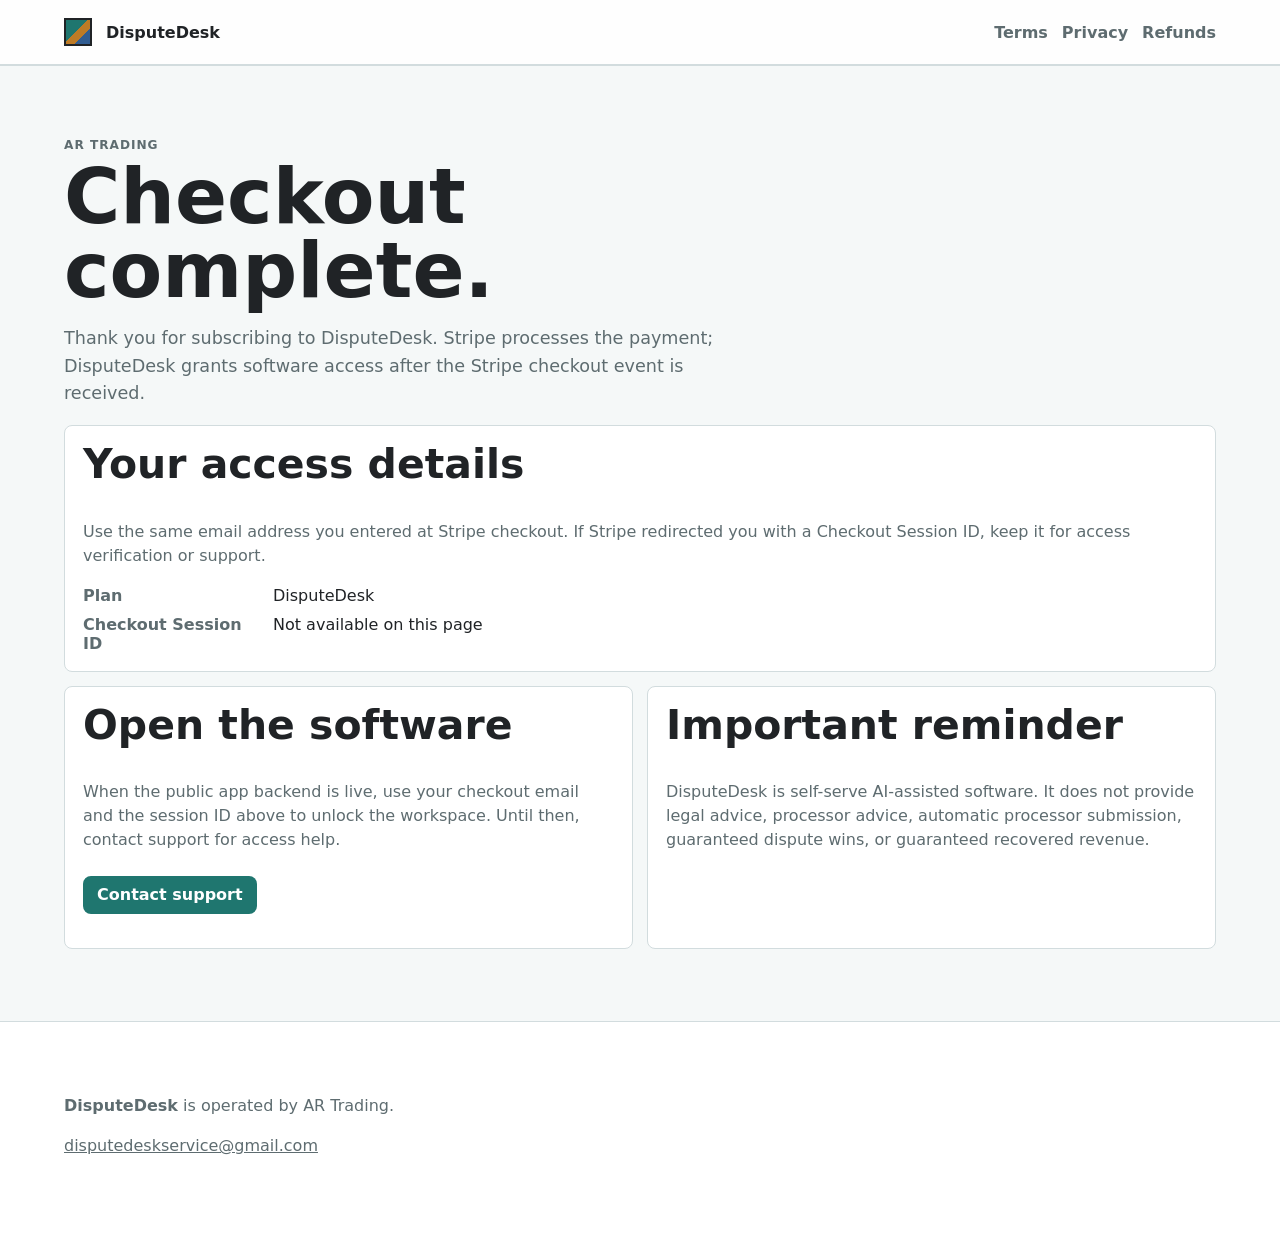
==== after-checkout.html @ 3d50afe4 "Add checkout handoff page" ====
<!doctype html>
<html lang="en">
  <head>
    <meta charset="utf-8" />
    <meta name="viewport" content="width=device-width, initial-scale=1" />
    <title>Checkout Complete | DisputeDesk</title>
    <link rel="stylesheet" href="styles.css" />
  </head>
  <body>
    <header class="site-header">
      <a class="brand" href="index.html"><span class="brand-mark" aria-hidden="true"></span><span>DisputeDesk</span></a>
      <nav aria-label="Site navigation">
        <a href="terms.html">Terms</a>
        <a href="privacy.html">Privacy</a>
        <a href="refund.html">Refunds</a>
      </nav>
    </header>
    <main class="band checkout-complete">
      <p class="eyebrow">AR Trading</p>
      <h1>Checkout complete.</h1>
      <p class="lede">Thank you for subscribing to DisputeDesk. Stripe processes the payment; DisputeDesk grants software access after the Stripe checkout event is received.</p>

      <article class="access-card">
        <h2>Your access details</h2>
        <p>Use the same email address you entered at Stripe checkout. If Stripe redirected you with a Checkout Session ID, keep it for access verification or support.</p>
        <dl>
          <dt>Plan</dt>
          <dd id="planValue">DisputeDesk</dd>
          <dt>Checkout Session ID</dt>
          <dd id="sessionValue">Not available on this page</dd>
        </dl>
      </article>

      <div class="grid two">
        <article>
          <h2>Open the software</h2>
          <p>When the public app backend is live, use your checkout email and the session ID above to unlock the workspace. Until then, contact support for access help.</p>
          <p><a class="plan-link" id="appLink" href="mailto:disputedeskservice@gmail.com">Contact support</a></p>
        </article>
        <article>
          <h2>Important reminder</h2>
          <p>DisputeDesk is self-serve AI-assisted software. It does not provide legal advice, processor advice, automatic processor submission, guaranteed dispute wins, or guaranteed recovered revenue.</p>
        </article>
      </div>
    </main>
    <footer>
      <p><strong>DisputeDesk</strong> is operated by AR Trading.</p>
      <p><a href="mailto:disputedeskservice@gmail.com">disputedeskservice@gmail.com</a></p>
    </footer>
    <script>
      const params = new URLSearchParams(window.location.search);
      const sessionId = params.get("session_id") || params.get("checkout_session_id") || "";
      const plan = params.get("plan") || "DisputeDesk";
      document.querySelector("#planValue").textContent = plan;
      document.querySelector("#sessionValue").textContent = sessionId || "Not available on this page";
      const appUrl = params.get("app_url") || "";
      if (appUrl) {
        const appLink = document.querySelector("#appLink");
        appLink.href = appUrl;
        appLink.textContent = "Open DisputeDesk";
      }
    </script>
  </body>
</html>
---- styles.css ----
:root {
  color-scheme: light;
  --bg: #f5f8f8;
  --ink: #202326;
  --muted: #5e6c70;
  --line: #d2dcde;
  --panel: #ffffff;
  --teal: #1f766f;
  --blue: #315d92;
  --amber: #be7b26;
  --radius: 8px;
  --font: Inter, ui-sans-serif, system-ui, -apple-system, BlinkMacSystemFont, "Segoe UI", sans-serif;
}

* {
  box-sizing: border-box;
}

body {
  margin: 0;
  background: var(--bg);
  color: var(--ink);
  font-family: var(--font);
}

a {
  color: inherit;
}

.site-header {
  display: flex;
  align-items: center;
  justify-content: space-between;
  gap: 24px;
  padding: 18px clamp(18px, 5vw, 64px);
  border-bottom: 1px solid var(--line);
  background: rgba(255, 255, 255, 0.9);
}

.brand,
.site-header nav,
footer nav,
.actions {
  display: flex;
  align-items: center;
  gap: 14px;
  flex-wrap: wrap;
}

.brand {
  font-weight: 900;
  text-decoration: none;
}

.brand-mark {
  width: 28px;
  height: 28px;
  border: 2px solid var(--ink);
  background: linear-gradient(135deg, var(--teal) 0 45%, var(--amber) 45% 67%, var(--blue) 67%);
}

.site-header nav a,
footer nav a {
  color: var(--muted);
  font-weight: 760;
  text-decoration: none;
}

.hero,
.band,
footer {
  padding: clamp(28px, 6vw, 72px) clamp(18px, 5vw, 64px);
}

.hero {
  display: grid;
  grid-template-columns: minmax(0, 1.05fr) minmax(320px, 0.95fr);
  gap: 28px;
  align-items: center;
}

.eyebrow {
  margin: 0 0 8px;
  color: var(--muted);
  font-size: 0.76rem;
  font-weight: 820;
  letter-spacing: 0.08em;
  text-transform: uppercase;
}

h1,
h2,
h3,
p {
  margin-top: 0;
}

h1 {
  max-width: 780px;
  margin-bottom: 18px;
  font-size: clamp(2.4rem, 6vw, 5.8rem);
  line-height: 0.96;
  letter-spacing: 0;
}

h2 {
  max-width: 780px;
  font-size: clamp(1.8rem, 3.2vw, 3.4rem);
  line-height: 1.02;
}

h3 {
  font-size: 1.2rem;
}

.lede {
  max-width: 700px;
  color: var(--muted);
  font-size: 1.1rem;
  line-height: 1.55;
}

.button {
  display: inline-flex;
  min-height: 42px;
  align-items: center;
  justify-content: center;
  padding: 0 16px;
  border-radius: var(--radius);
  font-weight: 820;
  text-decoration: none;
}

.button.primary {
  background: var(--teal);
  color: white;
}

.button.secondary {
  border: 1px solid var(--line);
  background: white;
}

.plan-link {
  display: inline-flex;
  min-height: 38px;
  align-items: center;
  justify-content: center;
  margin-top: 8px;
  padding: 0 14px;
  border-radius: var(--radius);
  background: var(--teal);
  color: white;
  font-weight: 820;
  text-decoration: none;
}

.product-panel {
  display: grid;
  gap: 14px;
  padding: 24px;
  border: 1px solid var(--line);
  border-radius: var(--radius);
  background: var(--panel);
}

.panel-row {
  display: flex;
  justify-content: space-between;
  gap: 14px;
  padding: 12px;
  border: 1px solid var(--line);
  border-radius: var(--radius);
}

.panel-row span,
.panel-note,
article p,
footer {
  color: var(--muted);
  line-height: 1.5;
}

.panel-note {
  margin: 0;
  font-size: 0.9rem;
}

.checklist {
  display: grid;
  gap: 10px;
}

.checklist span {
  padding: 11px 12px;
  border-left: 4px solid var(--teal);
  background: #eef6f4;
}

.band {
  border-top: 1px solid var(--line);
}

.section-heading {
  margin-bottom: 18px;
}

.grid {
  display: grid;
  gap: 14px;
}

.grid.three,
.grid.pricing {
  grid-template-columns: repeat(3, minmax(0, 1fr));
}

.grid.two {
  grid-template-columns: repeat(2, minmax(0, 1fr));
}

article {
  padding: 18px;
  border: 1px solid var(--line);
  border-radius: var(--radius);
  background: var(--panel);
}

article.featured {
  border-color: var(--teal);
  box-shadow: inset 0 4px 0 var(--teal);
}

.trust article {
  background: #fbfdfd;
}

.access-card {
  margin-bottom: 14px;
}

.access-card dl {
  display: grid;
  grid-template-columns: 180px minmax(0, 1fr);
  gap: 10px;
  margin: 18px 0 0;
}

.access-card dt {
  color: var(--muted);
  font-weight: 820;
}

.access-card dd {
  margin: 0;
  overflow-wrap: anywhere;
}

.pricing h3 {
  font-size: 2rem;
}

footer {
  border-top: 1px solid var(--line);
  background: white;
}

@media (max-width: 820px) {
  .hero,
  .grid.three,
  .grid.pricing,
  .grid.two {
    grid-template-columns: 1fr;
  }

  .site-header {
    align-items: flex-start;
    flex-direction: column;
  }
}
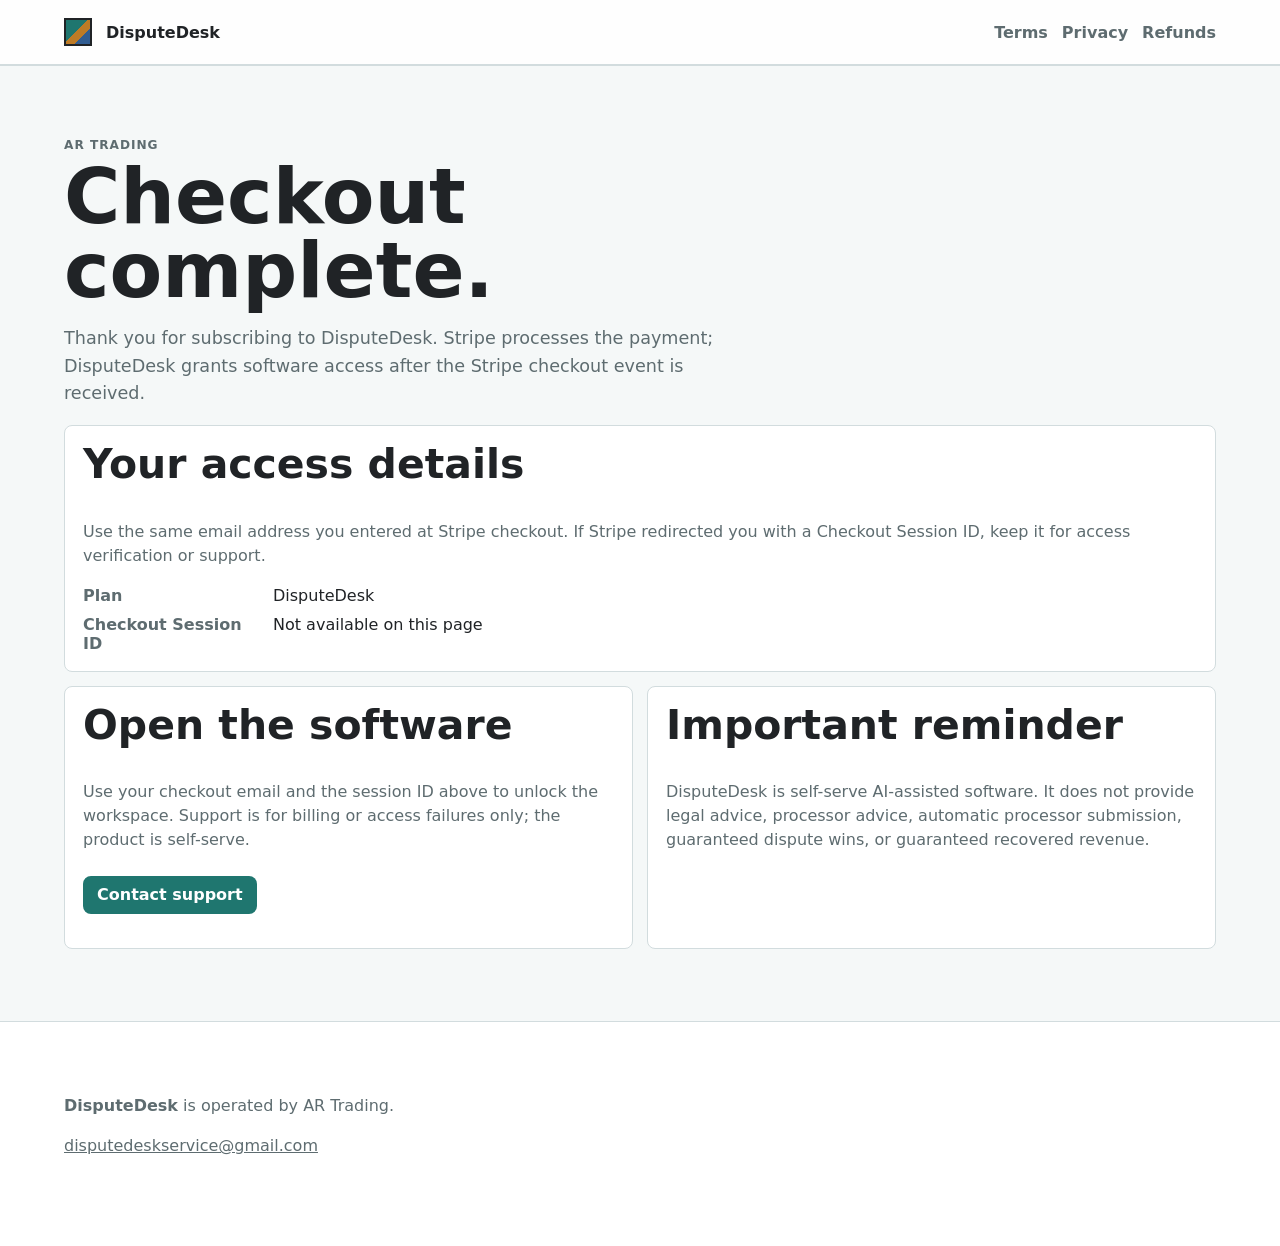
==== commit 4d05863b: "Clarify self-serve checkout handoff" ====
--- a/after-checkout.html
+++ b/after-checkout.html
@@ -34,7 +34,7 @@
       <div class="grid two">
         <article>
           <h2>Open the software</h2>
-          <p>When the public app backend is live, use your checkout email and the session ID above to unlock the workspace. Until then, contact support for access help.</p>
+          <p>Use your checkout email and the session ID above to unlock the workspace. Support is for billing or access failures only; the product is self-serve.</p>
           <p><a class="plan-link" id="appLink" href="mailto:disputedeskservice@gmail.com">Contact support</a></p>
         </article>
         <article>
@@ -56,7 +56,10 @@
       const appUrl = params.get("app_url") || "";
       if (appUrl) {
         const appLink = document.querySelector("#appLink");
-        appLink.href = appUrl;
+        const target = new URL(appUrl, window.location.href);
+        if (sessionId && !target.searchParams.has("session_id")) target.searchParams.set("session_id", sessionId);
+        if (!target.hash) target.hash = "workspace";
+        appLink.href = target.toString();
         appLink.textContent = "Open DisputeDesk";
       }
     </script>
